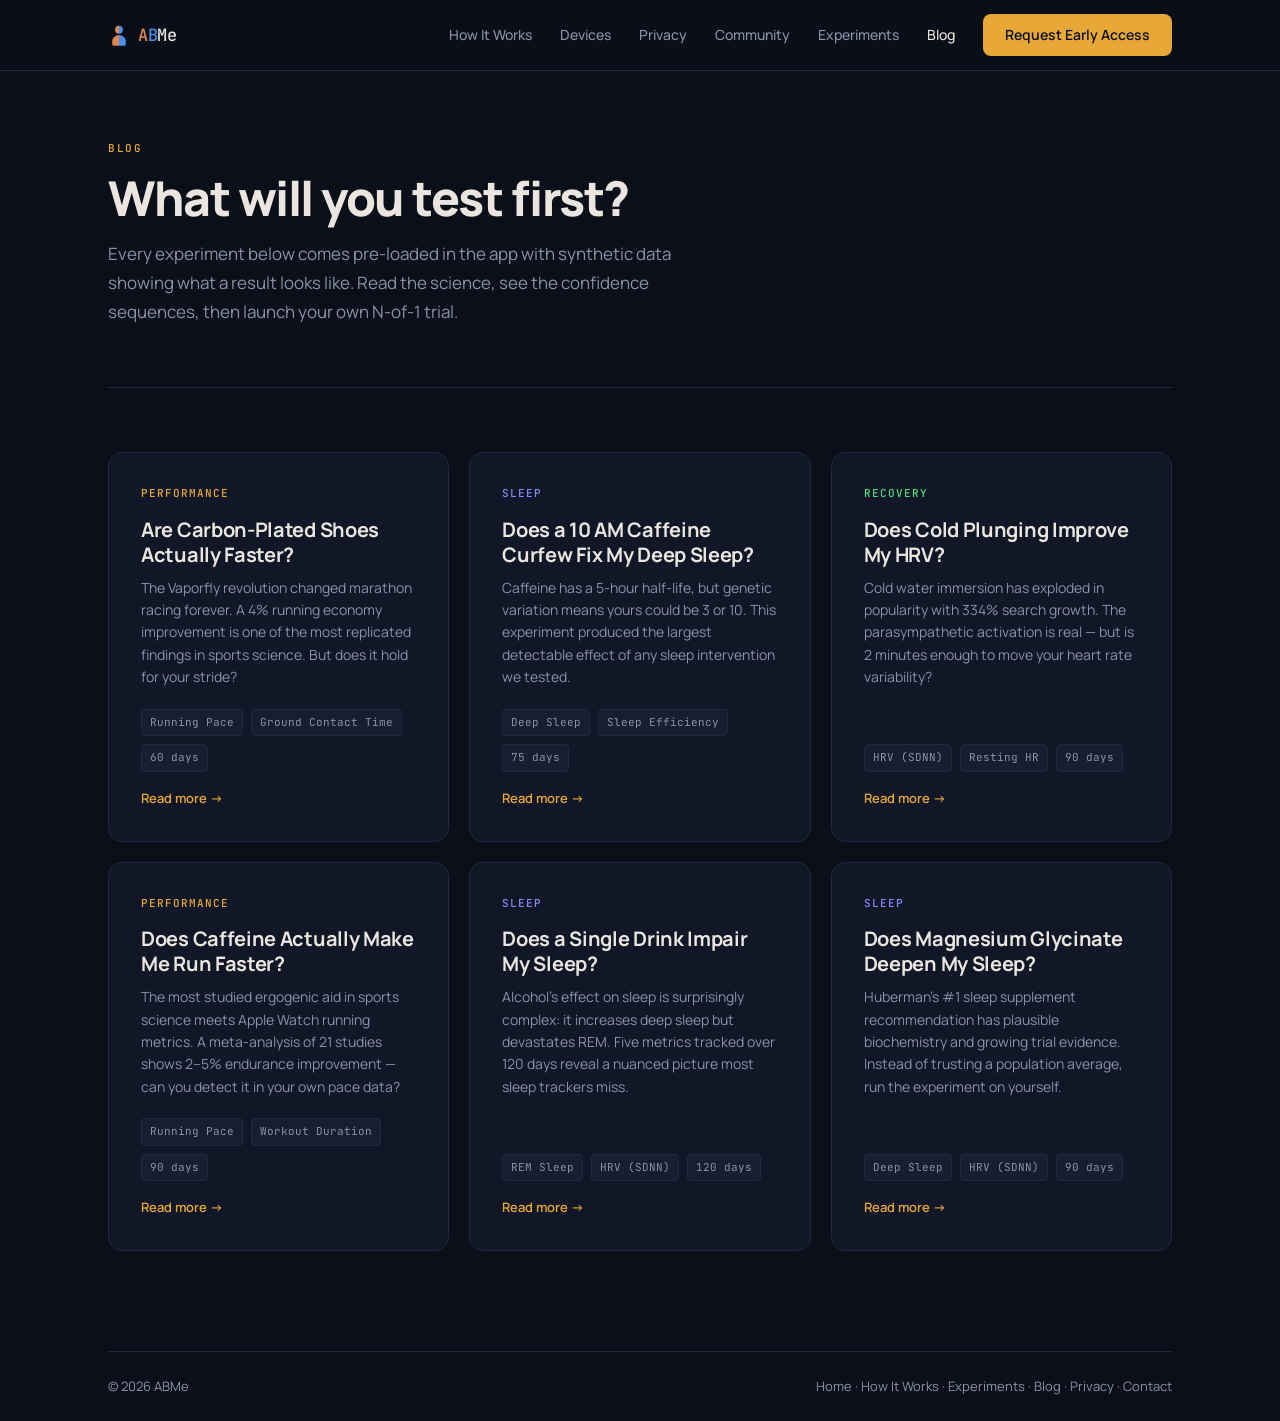
==== blog/index.html @ 70138e01 "Use support@getabme.com as the contact address Michael's correction: the mailbox is support@, not fe" ====
<!DOCTYPE html>
<html lang="en">
<head>
<meta charset="UTF-8">
<meta name="viewport" content="width=device-width, initial-scale=1.0">
<title>ABMe Blog — Experiment Ideas</title>
<meta name="description" content="Evidence-based experiment ideas: what the research says about magnesium, caffeine, cold plunges, alcohol and racing shoes, and how to test each one on yourself.">
<link rel="canonical" href="https://getabme.com/blog/">
<meta property="og:type" content="website">
<meta property="og:site_name" content="ABMe">
<meta property="og:title" content="ABMe Blog — Experiment Ideas">
<meta property="og:description" content="Evidence-based experiment ideas: what the research says about magnesium, caffeine, cold plunges, alcohol and racing shoes, and how to test each one on yourself.">
<meta property="og:url" content="https://getabme.com/blog/">
<meta property="og:image" content="https://getabme.com/og-image.png">
<meta property="og:image:width" content="1200">
<meta property="og:image:height" content="630">
<meta name="twitter:card" content="summary_large_image">
<meta name="twitter:title" content="ABMe Blog — Experiment Ideas">
<meta name="twitter:description" content="Evidence-based experiment ideas: what the research says about magnesium, caffeine, cold plunges, alcohol and racing shoes, and how to test each one on yourself.">
<meta name="twitter:image" content="https://getabme.com/og-image.png">
<link rel="icon" type="image/svg+xml" href="../logo.svg">
<link rel="preconnect" href="https://fonts.googleapis.com">
<link rel="preconnect" href="https://fonts.gstatic.com" crossorigin>
<link href="https://fonts.googleapis.com/css2?family=Manrope:wght@300;400;500;600;700;800&family=JetBrains+Mono:wght@400;500&display=swap" rel="stylesheet">
<link rel="stylesheet" href="../assets/site.css">
<style>
  .page-hero {
    padding: 140px 0 60px;
    border-bottom: 1px solid var(--border);
  }

  .page-hero .overline {
    font-family: var(--mono);
    font-size: 11px;
    text-transform: uppercase;
    letter-spacing: 1.5px;
    color: var(--accent);
    margin-bottom: 14px;
    font-weight: 500;
  }

  .page-hero h1 {
    font-size: clamp(32px, 4vw, 48px);
    font-weight: 800;
    letter-spacing: -1.5px;
    line-height: 1.1;
    margin-bottom: 16px;
  }

  .page-hero p {
    font-size: 17px;
    color: var(--text-muted);
    max-width: 600px;
    line-height: 1.7;
  }

  .cards-section { padding: 64px 0 100px; }

  .cards-grid {
    display: grid;
    grid-template-columns: repeat(auto-fill, minmax(340px, 1fr));
    gap: 20px;
  }

  .experiment-card {
    background: var(--surface);
    border: 1px solid var(--border);
    border-radius: 14px;
    padding: 32px;
    text-decoration: none;
    color: var(--text);
    transition: all 0.2s;
    display: flex;
    flex-direction: column;
  }

  .experiment-card:hover {
    border-color: var(--accent-mid);
    transform: translateY(-2px);
    box-shadow: 0 8px 30px rgba(0,0,0,0.2);
  }

  .card-category {
    font-family: var(--mono);
    font-size: 11px;
    text-transform: uppercase;
    letter-spacing: 1px;
    font-weight: 500;
    margin-bottom: 14px;
  }

  .cat-sleep { color: var(--sleep); }
  .cat-recovery { color: var(--recovery); }
  .cat-performance { color: var(--accent); }
  .cat-nutrition { color: var(--control); }

  .experiment-card h2 {
    font-size: 20px;
    font-weight: 700;
    letter-spacing: -0.3px;
    margin-bottom: 10px;
    line-height: 1.25;
  }

  .experiment-card .hypothesis {
    font-size: 14px;
    color: var(--text-muted);
    line-height: 1.6;
    margin-bottom: 20px;
    flex: 1;
  }

  .card-meta {
    display: flex;
    flex-wrap: wrap;
    gap: 8px;
    margin-top: auto;
  }

  .meta-tag {
    font-family: var(--mono);
    font-size: 11px;
    background: var(--surface-2);
    border: 1px solid var(--border);
    padding: 4px 8px;
    border-radius: 4px;
    color: var(--text-muted);
  }

  .read-more {
    display: inline-flex;
    align-items: center;
    gap: 6px;
    font-size: 13px;
    font-weight: 600;
    color: var(--accent);
    margin-top: 16px;
  }

  @media (max-width: 768px) {
    .cards-grid { grid-template-columns: 1fr; }
    .page-hero { padding: 110px 0 40px; }
    .cards-section { padding: 40px 0 64px; }
  }
</style>
</head>
<body>

<nav>
  <div class="nav-inner">
    <a class="logo" href="../index.html"><svg width="22" height="24" viewBox="0 0 200 220" xmlns="http://www.w3.org/2000/svg" aria-hidden="true"><defs><clipPath id="nl"><rect x="0" y="0" width="100" height="220"/></clipPath><clipPath id="nr"><rect x="100" y="0" width="100" height="220"/></clipPath></defs><circle cx="100" cy="62" r="36" clip-path="url(#nl)" fill="rgb(224,135,79)"/><circle cx="100" cy="62" r="36" clip-path="url(#nr)" fill="rgb(74,143,232)"/><path d="M100,110 C65,110 38,138 38,168 L38,195 C38,203 44,209 52,209 L100,209 Z" clip-path="url(#nl)" fill="rgb(224,135,79)"/><path d="M100,110 C135,110 162,138 162,168 L162,195 C162,203 156,209 148,209 L100,209 Z" clip-path="url(#nr)" fill="rgb(74,143,232)"/></svg><span><span class="a">A</span><span class="b">B</span>Me</span></a>
    <div class="nav-links" id="nav-menu">
      <a href="../how-it-works/index.html">How It Works</a>
      <a href="../index.html#hardware" class="nav-anchor">Devices</a>
      <a href="../index.html#privacy" class="nav-anchor">Privacy</a>
      <a href="../index.html#community" class="nav-anchor">Community</a>
      <a href="../experiments/index.html">Experiments</a>
      <a href="../blog/index.html" class="active">Blog</a>
    </div>
    <div class="nav-right">
      <a href="https://docs.google.com/forms/d/e/1FAIpQLSeUIUJBtQCGMjL7C8JgCRhozEFw1dMqrdEfdmFISsPyiO5ZXQ/viewform?usp=dialog" target="_blank" rel="noopener" class="btn-primary">Request Early Access</a>
      <button class="nav-toggle" type="button" aria-expanded="false" aria-controls="nav-menu" aria-label="Open menu"><span></span><span></span><span></span></button>
    </div>
  </div>
</nav>

<div class="container">
  <div class="page-hero">
    <div class="overline">Blog</div>
    <h1>What will you test first?</h1>
    <p>Every experiment below comes pre-loaded in the app with synthetic data showing what a result looks like. Read the science, see the confidence sequences, then launch your own N-of-1 trial.</p>
  </div>

  <div class="cards-section">
    <div class="cards-grid">

      <a href="racing-shoes.html" class="experiment-card">
        <div class="card-category cat-performance">Performance</div>
        <h2>Are Carbon-Plated Shoes Actually Faster?</h2>
        <p class="hypothesis">The Vaporfly revolution changed marathon racing forever. A 4% running economy improvement is one of the most replicated findings in sports science. But does it hold for your stride?</p>
        <div class="card-meta">
          <span class="meta-tag">Running Pace</span>
          <span class="meta-tag">Ground Contact Time</span>
          <span class="meta-tag">60 days</span>
        </div>
        <span class="read-more">Read more &rarr;</span>
      </a>

      <a href="caffeine-curfew-sleep.html" class="experiment-card">
        <div class="card-category cat-sleep">Sleep</div>
        <h2>Does a 10 AM Caffeine Curfew Fix My Deep Sleep?</h2>
        <p class="hypothesis">Caffeine has a 5-hour half-life, but genetic variation means yours could be 3 or 10. This experiment produced the largest detectable effect of any sleep intervention we tested.</p>
        <div class="card-meta">
          <span class="meta-tag">Deep Sleep</span>
          <span class="meta-tag">Sleep Efficiency</span>
          <span class="meta-tag">75 days</span>
        </div>
        <span class="read-more">Read more &rarr;</span>
      </a>

      <a href="cold-plunge-recovery.html" class="experiment-card">
        <div class="card-category cat-recovery">Recovery</div>
        <h2>Does Cold Plunging Improve My HRV?</h2>
        <p class="hypothesis">Cold water immersion has exploded in popularity with 334% search growth. The parasympathetic activation is real &mdash; but is 2 minutes enough to move your heart rate variability?</p>
        <div class="card-meta">
          <span class="meta-tag">HRV (SDNN)</span>
          <span class="meta-tag">Resting HR</span>
          <span class="meta-tag">90 days</span>
        </div>
        <span class="read-more">Read more &rarr;</span>
      </a>

      <a href="pre-workout-running.html" class="experiment-card">
        <div class="card-category cat-performance">Performance</div>
        <h2>Does Caffeine Actually Make Me Run Faster?</h2>
        <p class="hypothesis">The most studied ergogenic aid in sports science meets Apple Watch running metrics. A meta-analysis of 21 studies shows 2&ndash;5% endurance improvement &mdash; can you detect it in your own pace data?</p>
        <div class="card-meta">
          <span class="meta-tag">Running Pace</span>
          <span class="meta-tag">Workout Duration</span>
          <span class="meta-tag">90 days</span>
        </div>
        <span class="read-more">Read more &rarr;</span>
      </a>

      <a href="alcohol-sleep.html" class="experiment-card">
        <div class="card-category cat-sleep">Sleep</div>
        <h2>Does a Single Drink Impair My Sleep?</h2>
        <p class="hypothesis">Alcohol's effect on sleep is surprisingly complex: it increases deep sleep but devastates REM. Five metrics tracked over 120 days reveal a nuanced picture most sleep trackers miss.</p>
        <div class="card-meta">
          <span class="meta-tag">REM Sleep</span>
          <span class="meta-tag">HRV (SDNN)</span>
          <span class="meta-tag">120 days</span>
        </div>
        <span class="read-more">Read more &rarr;</span>
      </a>

      <a href="magnesium-deep-sleep.html" class="experiment-card">
        <div class="card-category cat-sleep">Sleep</div>
        <h2>Does Magnesium Glycinate Deepen My Sleep?</h2>
        <p class="hypothesis">Huberman's #1 sleep supplement recommendation has plausible biochemistry and growing trial evidence. Instead of trusting a population average, run the experiment on yourself.</p>
        <div class="card-meta">
          <span class="meta-tag">Deep Sleep</span>
          <span class="meta-tag">HRV (SDNN)</span>
          <span class="meta-tag">90 days</span>
        </div>
        <span class="read-more">Read more &rarr;</span>
      </a>

    </div>
  </div>

  <footer>
    <span>&copy; 2026 ABMe</span>
    <span><a href="../index.html">Home</a> &middot; <a href="../how-it-works/index.html">How It Works</a> &middot; <a href="../experiments/index.html">Experiments</a> &middot; <a href="../blog/index.html">Blog</a> &middot; <a href="../privacy.html">Privacy</a> &middot; <a href="mailto:support@getabme.com">Contact</a></span>
  </footer>
</div>

<script src="../assets/site.js" defer></script>
</body>
</html>
---- assets/site.css ----
/* ABMe — shared styles for every page: tokens, reset, nav, buttons, footer.
   Page-specific rules stay in each page's own <style> block. */

*, *::before, *::after { margin: 0; padding: 0; box-sizing: border-box; }

:root {
  --bg: #0b0f1a;
  --surface: #111726;
  --surface-2: #171e30;
  --border: #1f2940;
  --border-light: #2a3654;
  --text: #eae6df;
  --text-muted: #8892a8;
  --accent: #e8a838;
  --accent-hover: #d69a2e;
  --accent-dim: rgba(232, 168, 56, 0.1);
  --accent-mid: rgba(232, 168, 56, 0.25);
  --blue: #4a8fe7;
  --treatment: #4a8fe7;
  --control: #e0884e;
  --good: #4ade80;
  --bad: #f87171;
  --sleep: #818cf8;
  --running: #f87171;
  --recovery: #4ade80;
  --mono: 'JetBrains Mono', monospace;
  --sans: 'Manrope', -apple-system, sans-serif;
  --nav-height: 71px;
}

html { scroll-behavior: smooth; }

body {
  font-family: var(--sans);
  background: var(--bg);
  color: var(--text);
  line-height: 1.6;
  -webkit-font-smoothing: antialiased;
  overflow-x: hidden;
}

.container { max-width: 1120px; margin: 0 auto; padding: 0 28px; }

/* Keyboard focus: hover styles exist everywhere, so make focus visible too. */
a:focus-visible, button:focus-visible, summary:focus-visible, [tabindex]:focus-visible {
  outline: 2px solid var(--accent);
  outline-offset: 3px;
  border-radius: 4px;
}

/* ───── Nav ───── */
nav {
  position: fixed;
  top: 0;
  left: 0;
  width: 100%;
  z-index: 100;
  background: rgba(11, 15, 26, 0.88);
  -webkit-backdrop-filter: blur(20px);
  backdrop-filter: blur(20px);
  border-bottom: 1px solid var(--border);
}

.nav-inner {
  max-width: 1120px;
  margin: 0 auto;
  padding: 14px 28px;
  display: flex;
  align-items: center;
  gap: 28px;
}

.logo {
  font-family: var(--mono);
  font-weight: 500;
  font-size: 17px;
  letter-spacing: -0.5px;
  color: var(--text);
  display: flex;
  align-items: center;
  gap: 8px;
  text-decoration: none;
  flex-shrink: 0;
}

.logo svg { flex-shrink: 0; }
.logo .a { color: var(--control); }
.logo .b { color: var(--treatment); }

.nav-links { display: flex; gap: 28px; align-items: center; margin-left: auto; }

.nav-links a {
  color: var(--text-muted);
  text-decoration: none;
  font-size: 14px;
  font-weight: 500;
  transition: color 0.15s;
  white-space: nowrap;
}

.nav-links a:hover, .nav-links a.active { color: var(--text); }

.nav-right { display: flex; align-items: center; gap: 12px; flex-shrink: 0; }

.nav-toggle {
  display: none;
  width: 40px;
  height: 40px;
  border: 1px solid var(--border-light);
  border-radius: 8px;
  background: transparent;
  cursor: pointer;
  flex-direction: column;
  align-items: center;
  justify-content: center;
  gap: 5px;
}

.nav-toggle span {
  display: block;
  width: 18px;
  height: 2px;
  background: var(--text);
  border-radius: 1px;
  transition: transform 0.2s, opacity 0.2s;
}

.nav-toggle[aria-expanded="true"] span:nth-child(1) { transform: translateY(7px) rotate(45deg); }
.nav-toggle[aria-expanded="true"] span:nth-child(2) { opacity: 0; }
.nav-toggle[aria-expanded="true"] span:nth-child(3) { transform: translateY(-7px) rotate(-45deg); }

/* ───── Buttons ───── */
.btn-primary {
  display: inline-flex;
  align-items: center;
  gap: 8px;
  background: var(--accent);
  color: var(--bg);
  padding: 10px 22px;
  border-radius: 8px;
  font-family: var(--sans);
  font-size: 14px;
  font-weight: 600;
  text-decoration: none;
  transition: background 0.2s;
  border: none;
  cursor: pointer;
  white-space: nowrap;
}

.btn-primary:hover { background: var(--accent-hover); }

.btn-secondary {
  display: inline-flex;
  align-items: center;
  gap: 8px;
  color: var(--text-muted);
  padding: 10px 22px;
  border-radius: 8px;
  border: 1px solid var(--border-light);
  font-size: 14px;
  font-weight: 500;
  text-decoration: none;
  transition: color 0.15s, border-color 0.15s;
  white-space: nowrap;
}

.btn-secondary:hover { color: var(--text); border-color: var(--text-muted); }

/* ───── Footer ───── */
footer {
  border-top: 1px solid var(--border);
  padding: 24px 0;
  display: flex;
  justify-content: space-between;
  gap: 16px;
  font-size: 13px;
  color: var(--text-muted);
}

footer a { color: var(--text-muted); text-decoration: none; }
footer a:hover { color: var(--text); }

/* ───── Responsive nav ───── */
/* Eight nav items do not fit between 768px and 960px; drop the three home-page anchors first. */
@media (max-width: 960px) {
  .nav-links a.nav-anchor { display: none; }
}

@media (max-width: 768px) {
  :root { --nav-height: 69px; }
  .nav-inner { gap: 12px; }
  .nav-toggle { display: flex; }
  .nav-right { margin-left: auto; }
  .nav-right .btn-primary { padding: 9px 14px; font-size: 13px; }

  .nav-links {
    display: none;
    position: absolute;
    top: 100%;
    left: 0;
    right: 0;
    flex-direction: column;
    align-items: stretch;
    gap: 0;
    margin: 0;
    padding: 4px 28px 12px;
    background: var(--bg);
    border-bottom: 1px solid var(--border);
    box-shadow: 0 16px 40px rgba(0, 0, 0, 0.45);
  }

  .nav-links.open { display: flex; }

  .nav-links a, .nav-links a.nav-anchor {
    display: block;
    padding: 13px 0;
    font-size: 16px;
    border-bottom: 1px solid var(--border);
  }

  .nav-links a:last-child { border-bottom: none; }

  footer { flex-direction: column; gap: 8px; }
}

@media (max-width: 360px) {
  .nav-right .btn-primary { padding: 9px 10px; font-size: 12px; }
}

/* Respect the OS "reduce motion" setting: no looping ticker, no scroll-driven drawing. */
@media (prefers-reduced-motion: reduce) {
  html { scroll-behavior: auto; }
  *, *::before, *::after {
    animation-duration: 0.01ms !important;
    animation-iteration-count: 1 !important;
    transition-duration: 0.01ms !important;
  }
}
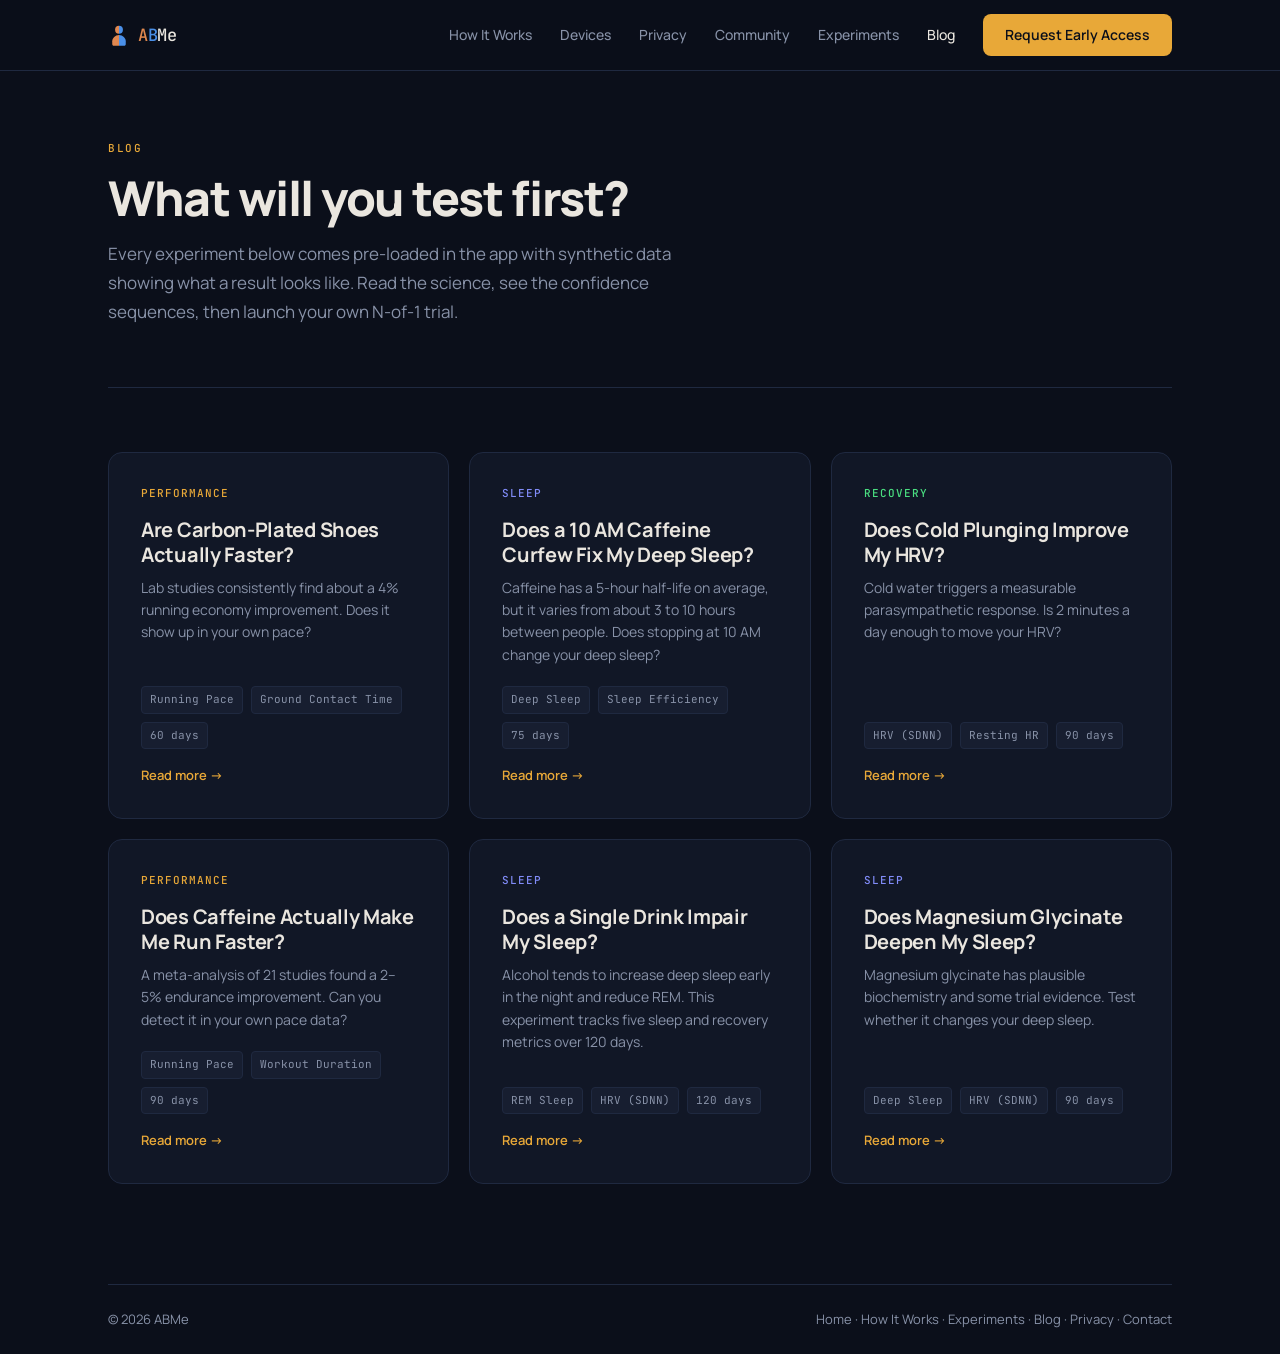
==== commit 18e42af2: "Plainer site copy and new slogan Slogan becomes "The Personal Experimentation Platform" (title, meta" ====
--- a/blog/index.html
+++ b/blog/index.html
@@ -177,7 +177,7 @@
       <a href="racing-shoes.html" class="experiment-card">
         <div class="card-category cat-performance">Performance</div>
         <h2>Are Carbon-Plated Shoes Actually Faster?</h2>
-        <p class="hypothesis">The Vaporfly revolution changed marathon racing forever. A 4% running economy improvement is one of the most replicated findings in sports science. But does it hold for your stride?</p>
+        <p class="hypothesis">Lab studies consistently find about a 4% running economy improvement. Does it show up in your own pace?</p>
         <div class="card-meta">
           <span class="meta-tag">Running Pace</span>
           <span class="meta-tag">Ground Contact Time</span>
@@ -189,7 +189,7 @@
       <a href="caffeine-curfew-sleep.html" class="experiment-card">
         <div class="card-category cat-sleep">Sleep</div>
         <h2>Does a 10 AM Caffeine Curfew Fix My Deep Sleep?</h2>
-        <p class="hypothesis">Caffeine has a 5-hour half-life, but genetic variation means yours could be 3 or 10. This experiment produced the largest detectable effect of any sleep intervention we tested.</p>
+        <p class="hypothesis">Caffeine has a 5-hour half-life on average, but it varies from about 3 to 10 hours between people. Does stopping at 10 AM change your deep sleep?</p>
         <div class="card-meta">
           <span class="meta-tag">Deep Sleep</span>
           <span class="meta-tag">Sleep Efficiency</span>
@@ -201,7 +201,7 @@
       <a href="cold-plunge-recovery.html" class="experiment-card">
         <div class="card-category cat-recovery">Recovery</div>
         <h2>Does Cold Plunging Improve My HRV?</h2>
-        <p class="hypothesis">Cold water immersion has exploded in popularity with 334% search growth. The parasympathetic activation is real &mdash; but is 2 minutes enough to move your heart rate variability?</p>
+        <p class="hypothesis">Cold water triggers a measurable parasympathetic response. Is 2 minutes a day enough to move your HRV?</p>
         <div class="card-meta">
           <span class="meta-tag">HRV (SDNN)</span>
           <span class="meta-tag">Resting HR</span>
@@ -213,7 +213,7 @@
       <a href="pre-workout-running.html" class="experiment-card">
         <div class="card-category cat-performance">Performance</div>
         <h2>Does Caffeine Actually Make Me Run Faster?</h2>
-        <p class="hypothesis">The most studied ergogenic aid in sports science meets Apple Watch running metrics. A meta-analysis of 21 studies shows 2&ndash;5% endurance improvement &mdash; can you detect it in your own pace data?</p>
+        <p class="hypothesis">A meta-analysis of 21 studies found a 2&ndash;5% endurance improvement. Can you detect it in your own pace data?</p>
         <div class="card-meta">
           <span class="meta-tag">Running Pace</span>
           <span class="meta-tag">Workout Duration</span>
@@ -225,7 +225,7 @@
       <a href="alcohol-sleep.html" class="experiment-card">
         <div class="card-category cat-sleep">Sleep</div>
         <h2>Does a Single Drink Impair My Sleep?</h2>
-        <p class="hypothesis">Alcohol's effect on sleep is surprisingly complex: it increases deep sleep but devastates REM. Five metrics tracked over 120 days reveal a nuanced picture most sleep trackers miss.</p>
+        <p class="hypothesis">Alcohol tends to increase deep sleep early in the night and reduce REM. This experiment tracks five sleep and recovery metrics over 120 days.</p>
         <div class="card-meta">
           <span class="meta-tag">REM Sleep</span>
           <span class="meta-tag">HRV (SDNN)</span>
@@ -237,7 +237,7 @@
       <a href="magnesium-deep-sleep.html" class="experiment-card">
         <div class="card-category cat-sleep">Sleep</div>
         <h2>Does Magnesium Glycinate Deepen My Sleep?</h2>
-        <p class="hypothesis">Huberman's #1 sleep supplement recommendation has plausible biochemistry and growing trial evidence. Instead of trusting a population average, run the experiment on yourself.</p>
+        <p class="hypothesis">Magnesium glycinate has plausible biochemistry and some trial evidence. Test whether it changes your deep sleep.</p>
         <div class="card-meta">
           <span class="meta-tag">Deep Sleep</span>
           <span class="meta-tag">HRV (SDNN)</span>
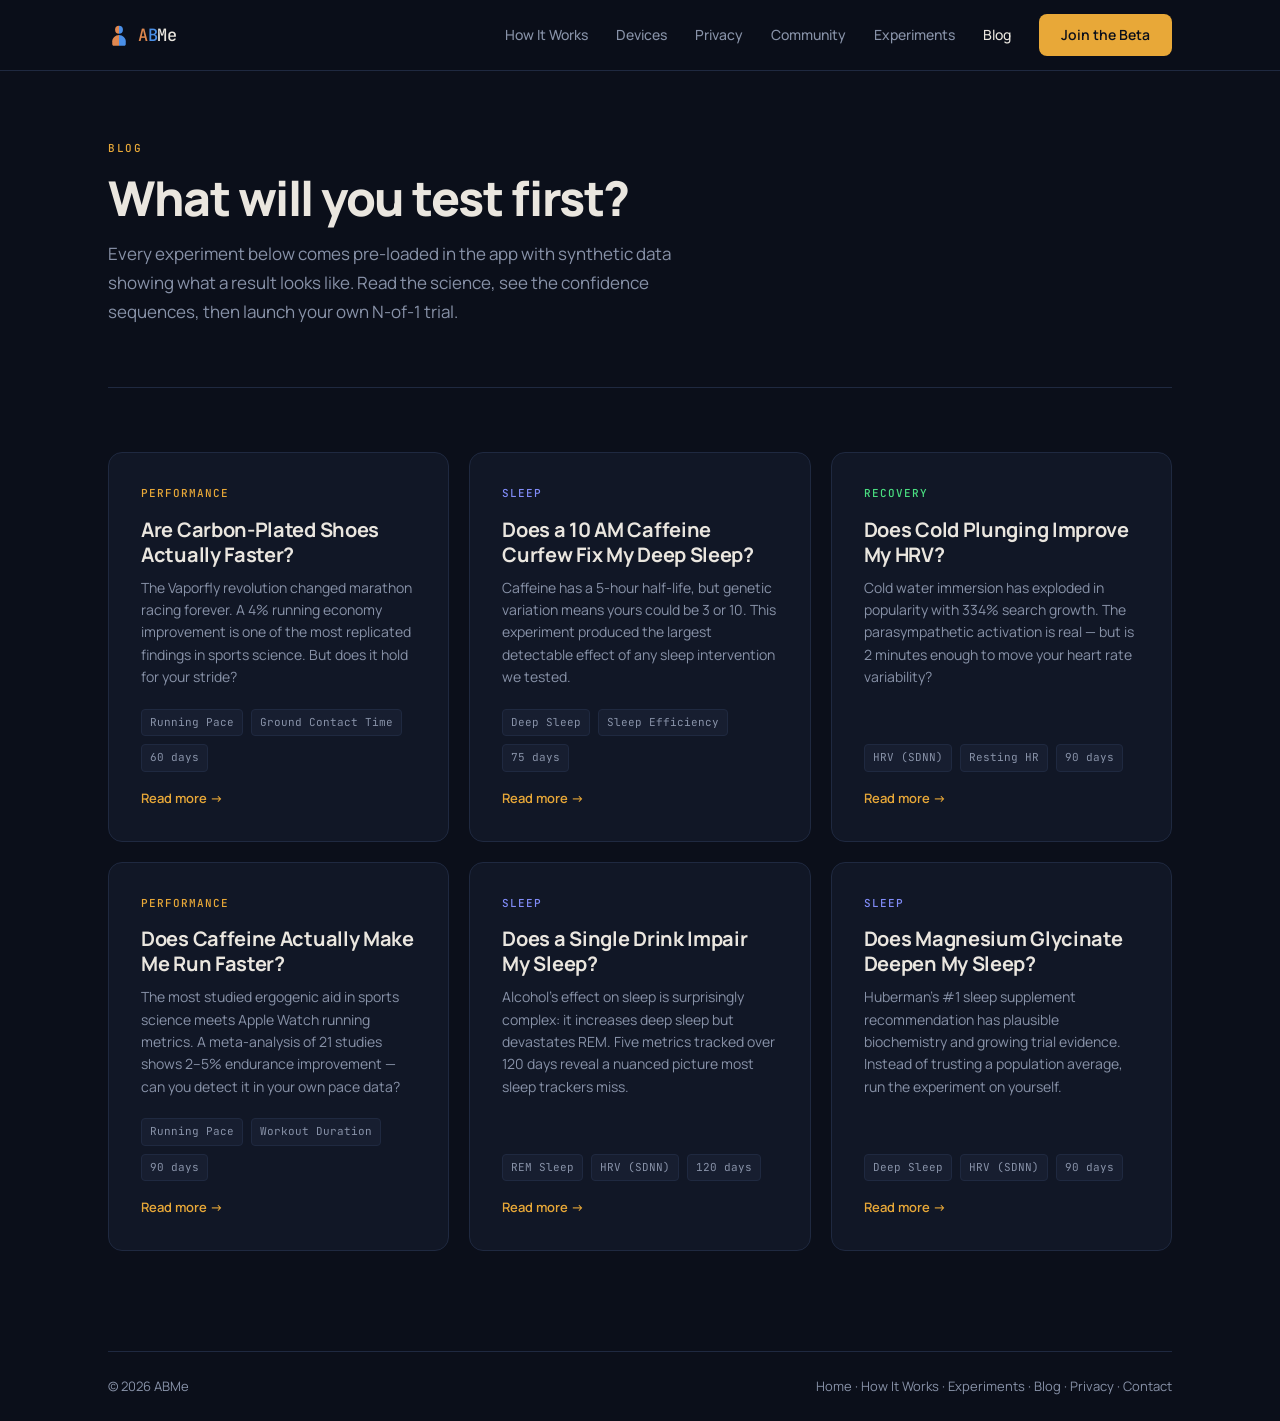
==== commit 765b4abf: "Replace the Google Form with the public TestFlight link Every "Request Early Access" button now open" ====
--- a/blog/index.html
+++ b/blog/index.html
@@ -158,7 +158,7 @@
       <a href="../blog/index.html" class="active">Blog</a>
     </div>
     <div class="nav-right">
-      <a href="https://docs.google.com/forms/d/e/1FAIpQLSeUIUJBtQCGMjL7C8JgCRhozEFw1dMqrdEfdmFISsPyiO5ZXQ/viewform?usp=dialog" target="_blank" rel="noopener" class="btn-primary">Request Early Access</a>
+      <a href="https://testflight.apple.com/join/bu77RnGP" target="_blank" rel="noopener" class="btn-primary">Join the Beta</a>
       <button class="nav-toggle" type="button" aria-expanded="false" aria-controls="nav-menu" aria-label="Open menu"><span></span><span></span><span></span></button>
     </div>
   </div>
@@ -177,7 +177,7 @@
       <a href="racing-shoes.html" class="experiment-card">
         <div class="card-category cat-performance">Performance</div>
         <h2>Are Carbon-Plated Shoes Actually Faster?</h2>
-        <p class="hypothesis">Lab studies consistently find about a 4% running economy improvement. Does it show up in your own pace?</p>
+        <p class="hypothesis">The Vaporfly revolution changed marathon racing forever. A 4% running economy improvement is one of the most replicated findings in sports science. But does it hold for your stride?</p>
         <div class="card-meta">
           <span class="meta-tag">Running Pace</span>
           <span class="meta-tag">Ground Contact Time</span>
@@ -189,7 +189,7 @@
       <a href="caffeine-curfew-sleep.html" class="experiment-card">
         <div class="card-category cat-sleep">Sleep</div>
         <h2>Does a 10 AM Caffeine Curfew Fix My Deep Sleep?</h2>
-        <p class="hypothesis">Caffeine has a 5-hour half-life on average, but it varies from about 3 to 10 hours between people. Does stopping at 10 AM change your deep sleep?</p>
+        <p class="hypothesis">Caffeine has a 5-hour half-life, but genetic variation means yours could be 3 or 10. This experiment produced the largest detectable effect of any sleep intervention we tested.</p>
         <div class="card-meta">
           <span class="meta-tag">Deep Sleep</span>
           <span class="meta-tag">Sleep Efficiency</span>
@@ -201,7 +201,7 @@
       <a href="cold-plunge-recovery.html" class="experiment-card">
         <div class="card-category cat-recovery">Recovery</div>
         <h2>Does Cold Plunging Improve My HRV?</h2>
-        <p class="hypothesis">Cold water triggers a measurable parasympathetic response. Is 2 minutes a day enough to move your HRV?</p>
+        <p class="hypothesis">Cold water immersion has exploded in popularity with 334% search growth. The parasympathetic activation is real &mdash; but is 2 minutes enough to move your heart rate variability?</p>
         <div class="card-meta">
           <span class="meta-tag">HRV (SDNN)</span>
           <span class="meta-tag">Resting HR</span>
@@ -213,7 +213,7 @@
       <a href="pre-workout-running.html" class="experiment-card">
         <div class="card-category cat-performance">Performance</div>
         <h2>Does Caffeine Actually Make Me Run Faster?</h2>
-        <p class="hypothesis">A meta-analysis of 21 studies found a 2&ndash;5% endurance improvement. Can you detect it in your own pace data?</p>
+        <p class="hypothesis">The most studied ergogenic aid in sports science meets Apple Watch running metrics. A meta-analysis of 21 studies shows 2&ndash;5% endurance improvement &mdash; can you detect it in your own pace data?</p>
         <div class="card-meta">
           <span class="meta-tag">Running Pace</span>
           <span class="meta-tag">Workout Duration</span>
@@ -225,7 +225,7 @@
       <a href="alcohol-sleep.html" class="experiment-card">
         <div class="card-category cat-sleep">Sleep</div>
         <h2>Does a Single Drink Impair My Sleep?</h2>
-        <p class="hypothesis">Alcohol tends to increase deep sleep early in the night and reduce REM. This experiment tracks five sleep and recovery metrics over 120 days.</p>
+        <p class="hypothesis">Alcohol's effect on sleep is surprisingly complex: it increases deep sleep but devastates REM. Five metrics tracked over 120 days reveal a nuanced picture most sleep trackers miss.</p>
         <div class="card-meta">
           <span class="meta-tag">REM Sleep</span>
           <span class="meta-tag">HRV (SDNN)</span>
@@ -237,7 +237,7 @@
       <a href="magnesium-deep-sleep.html" class="experiment-card">
         <div class="card-category cat-sleep">Sleep</div>
         <h2>Does Magnesium Glycinate Deepen My Sleep?</h2>
-        <p class="hypothesis">Magnesium glycinate has plausible biochemistry and some trial evidence. Test whether it changes your deep sleep.</p>
+        <p class="hypothesis">Huberman's #1 sleep supplement recommendation has plausible biochemistry and growing trial evidence. Instead of trusting a population average, run the experiment on yourself.</p>
         <div class="card-meta">
           <span class="meta-tag">Deep Sleep</span>
           <span class="meta-tag">HRV (SDNN)</span>
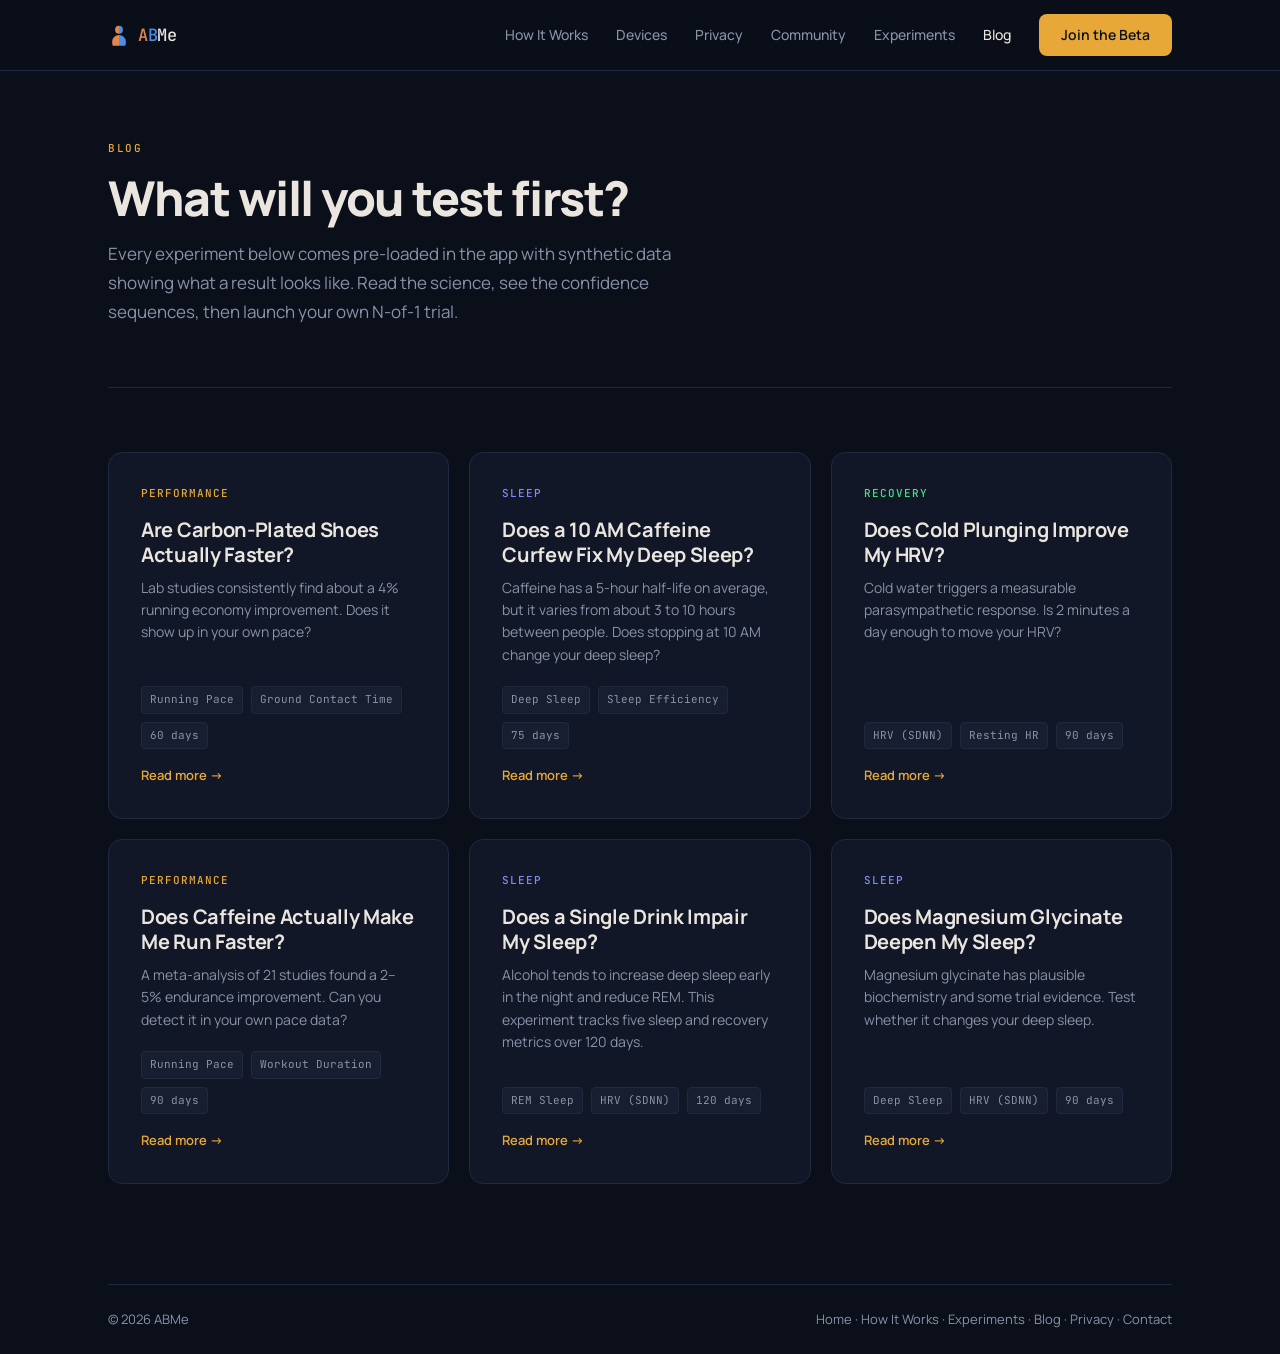
==== commit c8658fab: "Merge main (TestFlight link, PR #9) into claude/plainer-copy Co-Authored-By: Claude Fable 5.1 <norep" ====
--- a/blog/index.html
+++ b/blog/index.html
@@ -177,7 +177,7 @@
       <a href="racing-shoes.html" class="experiment-card">
         <div class="card-category cat-performance">Performance</div>
         <h2>Are Carbon-Plated Shoes Actually Faster?</h2>
-        <p class="hypothesis">The Vaporfly revolution changed marathon racing forever. A 4% running economy improvement is one of the most replicated findings in sports science. But does it hold for your stride?</p>
+        <p class="hypothesis">Lab studies consistently find about a 4% running economy improvement. Does it show up in your own pace?</p>
         <div class="card-meta">
           <span class="meta-tag">Running Pace</span>
           <span class="meta-tag">Ground Contact Time</span>
@@ -189,7 +189,7 @@
       <a href="caffeine-curfew-sleep.html" class="experiment-card">
         <div class="card-category cat-sleep">Sleep</div>
         <h2>Does a 10 AM Caffeine Curfew Fix My Deep Sleep?</h2>
-        <p class="hypothesis">Caffeine has a 5-hour half-life, but genetic variation means yours could be 3 or 10. This experiment produced the largest detectable effect of any sleep intervention we tested.</p>
+        <p class="hypothesis">Caffeine has a 5-hour half-life on average, but it varies from about 3 to 10 hours between people. Does stopping at 10 AM change your deep sleep?</p>
         <div class="card-meta">
           <span class="meta-tag">Deep Sleep</span>
           <span class="meta-tag">Sleep Efficiency</span>
@@ -201,7 +201,7 @@
       <a href="cold-plunge-recovery.html" class="experiment-card">
         <div class="card-category cat-recovery">Recovery</div>
         <h2>Does Cold Plunging Improve My HRV?</h2>
-        <p class="hypothesis">Cold water immersion has exploded in popularity with 334% search growth. The parasympathetic activation is real &mdash; but is 2 minutes enough to move your heart rate variability?</p>
+        <p class="hypothesis">Cold water triggers a measurable parasympathetic response. Is 2 minutes a day enough to move your HRV?</p>
         <div class="card-meta">
           <span class="meta-tag">HRV (SDNN)</span>
           <span class="meta-tag">Resting HR</span>
@@ -213,7 +213,7 @@
       <a href="pre-workout-running.html" class="experiment-card">
         <div class="card-category cat-performance">Performance</div>
         <h2>Does Caffeine Actually Make Me Run Faster?</h2>
-        <p class="hypothesis">The most studied ergogenic aid in sports science meets Apple Watch running metrics. A meta-analysis of 21 studies shows 2&ndash;5% endurance improvement &mdash; can you detect it in your own pace data?</p>
+        <p class="hypothesis">A meta-analysis of 21 studies found a 2&ndash;5% endurance improvement. Can you detect it in your own pace data?</p>
         <div class="card-meta">
           <span class="meta-tag">Running Pace</span>
           <span class="meta-tag">Workout Duration</span>
@@ -225,7 +225,7 @@
       <a href="alcohol-sleep.html" class="experiment-card">
         <div class="card-category cat-sleep">Sleep</div>
         <h2>Does a Single Drink Impair My Sleep?</h2>
-        <p class="hypothesis">Alcohol's effect on sleep is surprisingly complex: it increases deep sleep but devastates REM. Five metrics tracked over 120 days reveal a nuanced picture most sleep trackers miss.</p>
+        <p class="hypothesis">Alcohol tends to increase deep sleep early in the night and reduce REM. This experiment tracks five sleep and recovery metrics over 120 days.</p>
         <div class="card-meta">
           <span class="meta-tag">REM Sleep</span>
           <span class="meta-tag">HRV (SDNN)</span>
@@ -237,7 +237,7 @@
       <a href="magnesium-deep-sleep.html" class="experiment-card">
         <div class="card-category cat-sleep">Sleep</div>
         <h2>Does Magnesium Glycinate Deepen My Sleep?</h2>
-        <p class="hypothesis">Huberman's #1 sleep supplement recommendation has plausible biochemistry and growing trial evidence. Instead of trusting a population average, run the experiment on yourself.</p>
+        <p class="hypothesis">Magnesium glycinate has plausible biochemistry and some trial evidence. Test whether it changes your deep sleep.</p>
         <div class="card-meta">
           <span class="meta-tag">Deep Sleep</span>
           <span class="meta-tag">HRV (SDNN)</span>
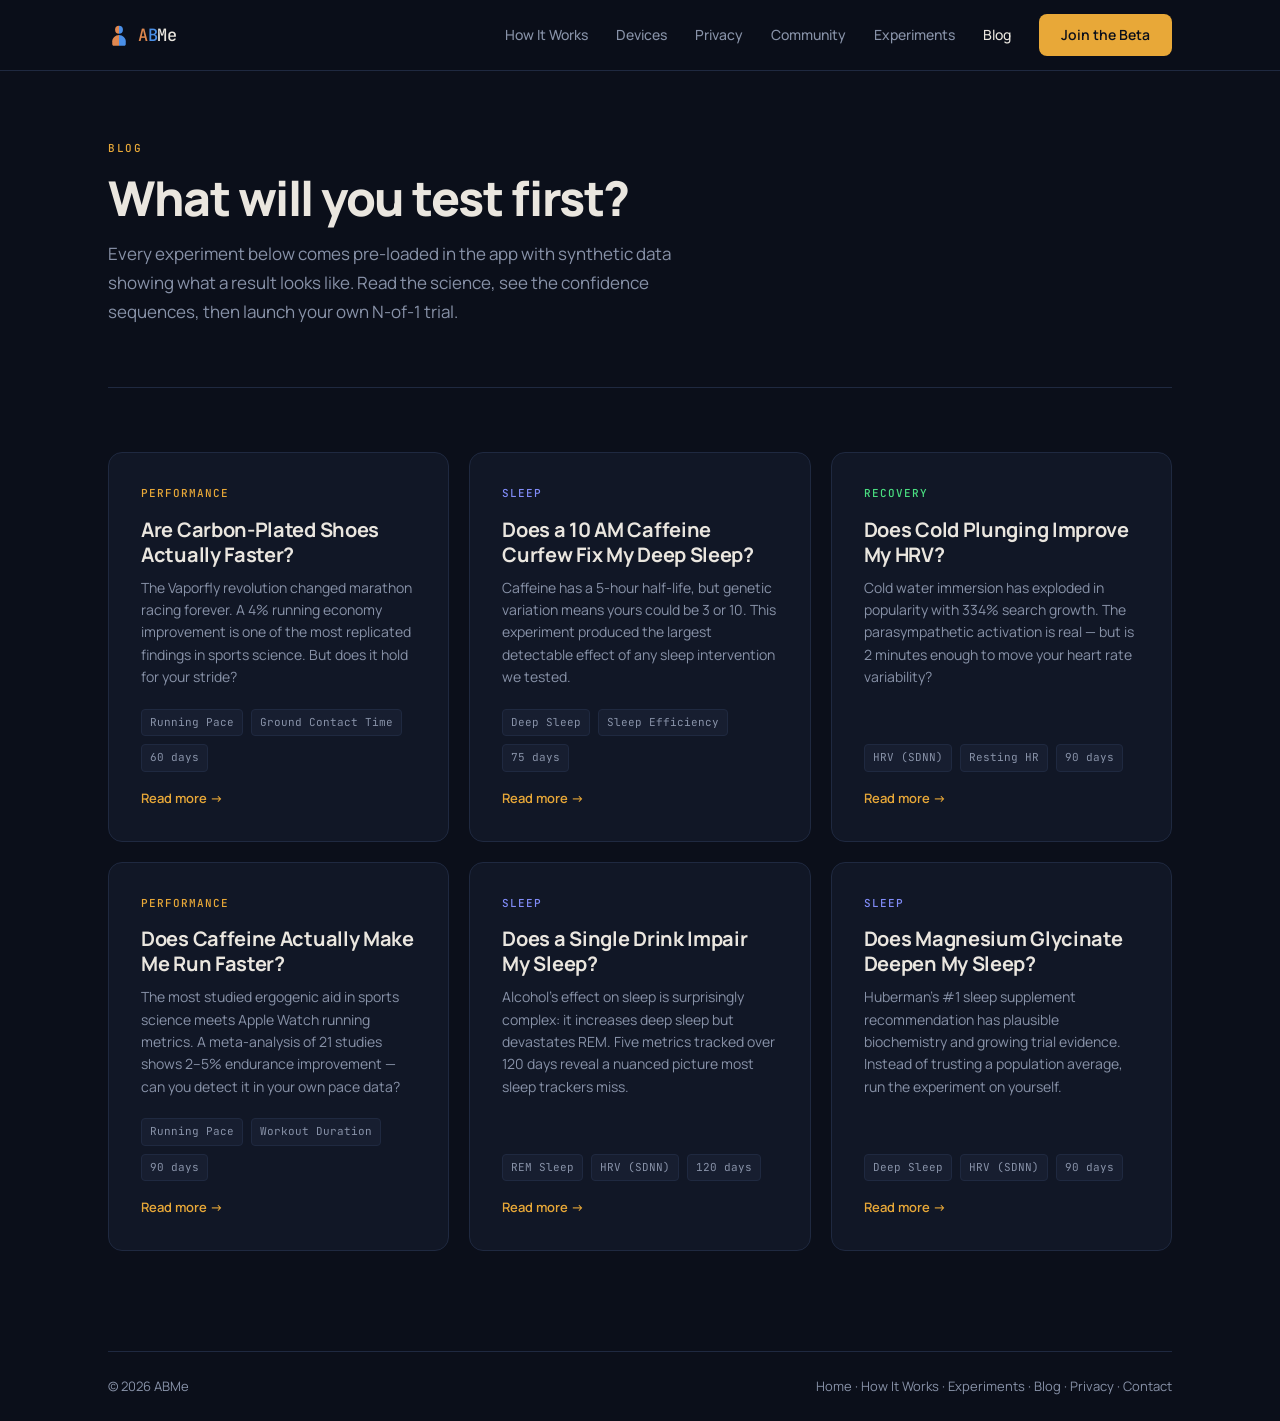
==== commit 7cc09720: "Make the site readable by search engines and LLM crawlers - Pre-render the experiment catalogue into" ====
--- a/blog/index.html
+++ b/blog/index.html
@@ -143,19 +143,22 @@
     .cards-section { padding: 40px 0 64px; }
   }
 </style>
+<script type="application/ld+json">
+{"@context": "https://schema.org", "@graph": [{"@type": "CollectionPage", "@id": "https://getabme.com/blog/#webpage", "url": "https://getabme.com/blog/", "name": "ABMe Blog — Experiment Ideas", "description": "Evidence-based experiment ideas: what the research says about magnesium, caffeine, cold plunges, alcohol and racing shoes, and how to test each one on yourself.", "isPartOf": {"@id": "https://getabme.com/#website"}, "publisher": {"@id": "https://getabme.com/#organization"}, "inLanguage": "en"}, {"@type": "BreadcrumbList", "itemListElement": [{"@type": "ListItem", "position": 1, "name": "Home", "item": "https://getabme.com/"}, {"@type": "ListItem", "position": 2, "name": "Blog", "item": "https://getabme.com/blog/"}]}]}
+</script>
 </head>
 <body>
 
 <nav>
   <div class="nav-inner">
-    <a class="logo" href="../index.html"><svg width="22" height="24" viewBox="0 0 200 220" xmlns="http://www.w3.org/2000/svg" aria-hidden="true"><defs><clipPath id="nl"><rect x="0" y="0" width="100" height="220"/></clipPath><clipPath id="nr"><rect x="100" y="0" width="100" height="220"/></clipPath></defs><circle cx="100" cy="62" r="36" clip-path="url(#nl)" fill="rgb(224,135,79)"/><circle cx="100" cy="62" r="36" clip-path="url(#nr)" fill="rgb(74,143,232)"/><path d="M100,110 C65,110 38,138 38,168 L38,195 C38,203 44,209 52,209 L100,209 Z" clip-path="url(#nl)" fill="rgb(224,135,79)"/><path d="M100,110 C135,110 162,138 162,168 L162,195 C162,203 156,209 148,209 L100,209 Z" clip-path="url(#nr)" fill="rgb(74,143,232)"/></svg><span><span class="a">A</span><span class="b">B</span>Me</span></a>
+    <a class="logo" href="/"><svg width="22" height="24" viewBox="0 0 200 220" xmlns="http://www.w3.org/2000/svg" aria-hidden="true"><defs><clipPath id="nl"><rect x="0" y="0" width="100" height="220"/></clipPath><clipPath id="nr"><rect x="100" y="0" width="100" height="220"/></clipPath></defs><circle cx="100" cy="62" r="36" clip-path="url(#nl)" fill="rgb(224,135,79)"/><circle cx="100" cy="62" r="36" clip-path="url(#nr)" fill="rgb(74,143,232)"/><path d="M100,110 C65,110 38,138 38,168 L38,195 C38,203 44,209 52,209 L100,209 Z" clip-path="url(#nl)" fill="rgb(224,135,79)"/><path d="M100,110 C135,110 162,138 162,168 L162,195 C162,203 156,209 148,209 L100,209 Z" clip-path="url(#nr)" fill="rgb(74,143,232)"/></svg><span><span class="a">A</span><span class="b">B</span>Me</span></a>
     <div class="nav-links" id="nav-menu">
-      <a href="../how-it-works/index.html">How It Works</a>
-      <a href="../index.html#hardware" class="nav-anchor">Devices</a>
-      <a href="../index.html#privacy" class="nav-anchor">Privacy</a>
-      <a href="../index.html#community" class="nav-anchor">Community</a>
-      <a href="../experiments/index.html">Experiments</a>
-      <a href="../blog/index.html" class="active">Blog</a>
+      <a href="/how-it-works/">How It Works</a>
+      <a href="/#hardware" class="nav-anchor">Devices</a>
+      <a href="/#privacy" class="nav-anchor">Privacy</a>
+      <a href="/#community" class="nav-anchor">Community</a>
+      <a href="/experiments/">Experiments</a>
+      <a href="/blog/" class="active">Blog</a>
     </div>
     <div class="nav-right">
       <a href="https://testflight.apple.com/join/bu77RnGP" target="_blank" rel="noopener" class="btn-primary">Join the Beta</a>
@@ -174,10 +177,10 @@
   <div class="cards-section">
     <div class="cards-grid">
 
-      <a href="racing-shoes.html" class="experiment-card">
+      <a href="/blog/racing-shoes.html" class="experiment-card">
         <div class="card-category cat-performance">Performance</div>
         <h2>Are Carbon-Plated Shoes Actually Faster?</h2>
-        <p class="hypothesis">Lab studies consistently find about a 4% running economy improvement. Does it show up in your own pace?</p>
+        <p class="hypothesis">The Vaporfly revolution changed marathon racing forever. A 4% running economy improvement is one of the most replicated findings in sports science. But does it hold for your stride?</p>
         <div class="card-meta">
           <span class="meta-tag">Running Pace</span>
           <span class="meta-tag">Ground Contact Time</span>
@@ -186,10 +189,10 @@
         <span class="read-more">Read more &rarr;</span>
       </a>
 
-      <a href="caffeine-curfew-sleep.html" class="experiment-card">
+      <a href="/blog/caffeine-curfew-sleep.html" class="experiment-card">
         <div class="card-category cat-sleep">Sleep</div>
         <h2>Does a 10 AM Caffeine Curfew Fix My Deep Sleep?</h2>
-        <p class="hypothesis">Caffeine has a 5-hour half-life on average, but it varies from about 3 to 10 hours between people. Does stopping at 10 AM change your deep sleep?</p>
+        <p class="hypothesis">Caffeine has a 5-hour half-life, but genetic variation means yours could be 3 or 10. This experiment produced the largest detectable effect of any sleep intervention we tested.</p>
         <div class="card-meta">
           <span class="meta-tag">Deep Sleep</span>
           <span class="meta-tag">Sleep Efficiency</span>
@@ -198,10 +201,10 @@
         <span class="read-more">Read more &rarr;</span>
       </a>
 
-      <a href="cold-plunge-recovery.html" class="experiment-card">
+      <a href="/blog/cold-plunge-recovery.html" class="experiment-card">
         <div class="card-category cat-recovery">Recovery</div>
         <h2>Does Cold Plunging Improve My HRV?</h2>
-        <p class="hypothesis">Cold water triggers a measurable parasympathetic response. Is 2 minutes a day enough to move your HRV?</p>
+        <p class="hypothesis">Cold water immersion has exploded in popularity with 334% search growth. The parasympathetic activation is real &mdash; but is 2 minutes enough to move your heart rate variability?</p>
         <div class="card-meta">
           <span class="meta-tag">HRV (SDNN)</span>
           <span class="meta-tag">Resting HR</span>
@@ -210,10 +213,10 @@
         <span class="read-more">Read more &rarr;</span>
       </a>
 
-      <a href="pre-workout-running.html" class="experiment-card">
+      <a href="/blog/pre-workout-running.html" class="experiment-card">
         <div class="card-category cat-performance">Performance</div>
         <h2>Does Caffeine Actually Make Me Run Faster?</h2>
-        <p class="hypothesis">A meta-analysis of 21 studies found a 2&ndash;5% endurance improvement. Can you detect it in your own pace data?</p>
+        <p class="hypothesis">The most studied ergogenic aid in sports science meets Apple Watch running metrics. A meta-analysis of 21 studies shows 2&ndash;5% endurance improvement &mdash; can you detect it in your own pace data?</p>
         <div class="card-meta">
           <span class="meta-tag">Running Pace</span>
           <span class="meta-tag">Workout Duration</span>
@@ -222,10 +225,10 @@
         <span class="read-more">Read more &rarr;</span>
       </a>
 
-      <a href="alcohol-sleep.html" class="experiment-card">
+      <a href="/blog/alcohol-sleep.html" class="experiment-card">
         <div class="card-category cat-sleep">Sleep</div>
         <h2>Does a Single Drink Impair My Sleep?</h2>
-        <p class="hypothesis">Alcohol tends to increase deep sleep early in the night and reduce REM. This experiment tracks five sleep and recovery metrics over 120 days.</p>
+        <p class="hypothesis">Alcohol's effect on sleep is surprisingly complex: it increases deep sleep but devastates REM. Five metrics tracked over 120 days reveal a nuanced picture most sleep trackers miss.</p>
         <div class="card-meta">
           <span class="meta-tag">REM Sleep</span>
           <span class="meta-tag">HRV (SDNN)</span>
@@ -234,10 +237,10 @@
         <span class="read-more">Read more &rarr;</span>
       </a>
 
-      <a href="magnesium-deep-sleep.html" class="experiment-card">
+      <a href="/blog/magnesium-deep-sleep.html" class="experiment-card">
         <div class="card-category cat-sleep">Sleep</div>
         <h2>Does Magnesium Glycinate Deepen My Sleep?</h2>
-        <p class="hypothesis">Magnesium glycinate has plausible biochemistry and some trial evidence. Test whether it changes your deep sleep.</p>
+        <p class="hypothesis">Huberman's #1 sleep supplement recommendation has plausible biochemistry and growing trial evidence. Instead of trusting a population average, run the experiment on yourself.</p>
         <div class="card-meta">
           <span class="meta-tag">Deep Sleep</span>
           <span class="meta-tag">HRV (SDNN)</span>
@@ -251,7 +254,7 @@
 
   <footer>
     <span>&copy; 2026 ABMe</span>
-    <span><a href="../index.html">Home</a> &middot; <a href="../how-it-works/index.html">How It Works</a> &middot; <a href="../experiments/index.html">Experiments</a> &middot; <a href="../blog/index.html">Blog</a> &middot; <a href="../privacy.html">Privacy</a> &middot; <a href="mailto:support@getabme.com">Contact</a></span>
+    <span><a href="/">Home</a> &middot; <a href="/how-it-works/">How It Works</a> &middot; <a href="/experiments/">Experiments</a> &middot; <a href="/blog/">Blog</a> &middot; <a href="/privacy.html">Privacy</a> &middot; <a href="mailto:support@getabme.com">Contact</a></span>
   </footer>
 </div>
 
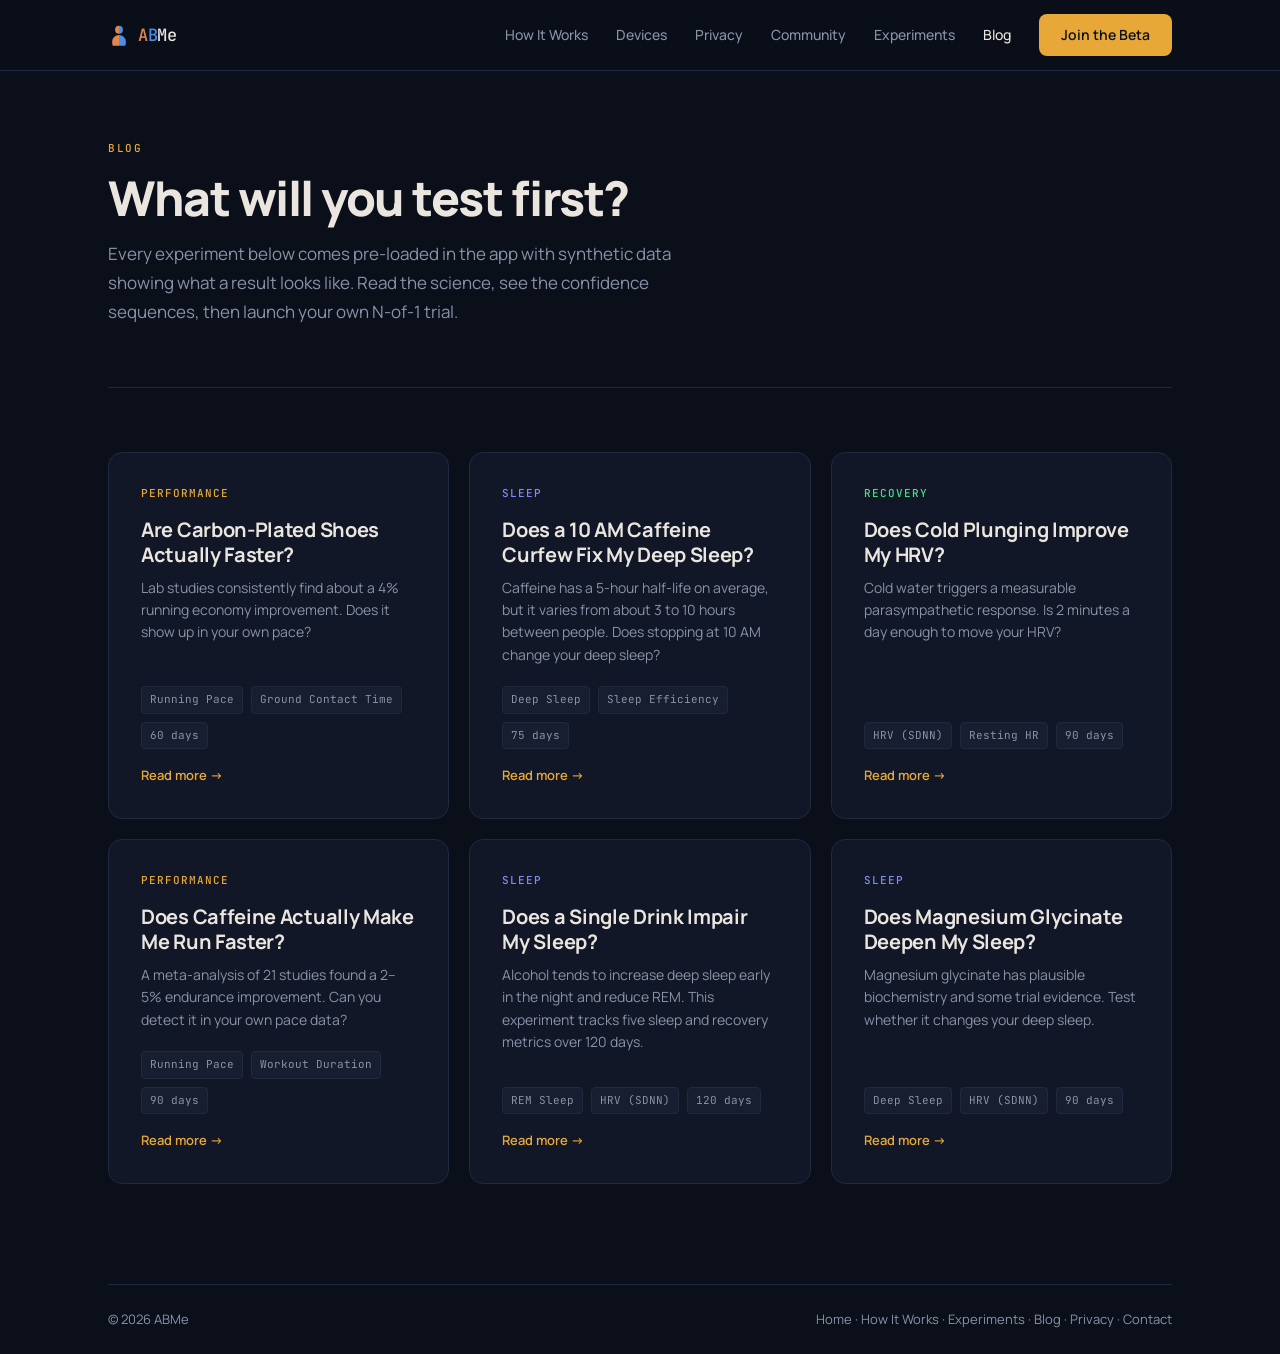
==== commit 0d1d25ba: "Merge c8658fabd159bbfe9e266bc17d3e797d0960397b into 7cd2a0049fe6dda966cf501ba0366b96c6ab2e8b" ====
--- a/blog/index.html
+++ b/blog/index.html
@@ -180,7 +180,7 @@
       <a href="/blog/racing-shoes.html" class="experiment-card">
         <div class="card-category cat-performance">Performance</div>
         <h2>Are Carbon-Plated Shoes Actually Faster?</h2>
-        <p class="hypothesis">The Vaporfly revolution changed marathon racing forever. A 4% running economy improvement is one of the most replicated findings in sports science. But does it hold for your stride?</p>
+        <p class="hypothesis">Lab studies consistently find about a 4% running economy improvement. Does it show up in your own pace?</p>
         <div class="card-meta">
           <span class="meta-tag">Running Pace</span>
           <span class="meta-tag">Ground Contact Time</span>
@@ -192,7 +192,7 @@
       <a href="/blog/caffeine-curfew-sleep.html" class="experiment-card">
         <div class="card-category cat-sleep">Sleep</div>
         <h2>Does a 10 AM Caffeine Curfew Fix My Deep Sleep?</h2>
-        <p class="hypothesis">Caffeine has a 5-hour half-life, but genetic variation means yours could be 3 or 10. This experiment produced the largest detectable effect of any sleep intervention we tested.</p>
+        <p class="hypothesis">Caffeine has a 5-hour half-life on average, but it varies from about 3 to 10 hours between people. Does stopping at 10 AM change your deep sleep?</p>
         <div class="card-meta">
           <span class="meta-tag">Deep Sleep</span>
           <span class="meta-tag">Sleep Efficiency</span>
@@ -204,7 +204,7 @@
       <a href="/blog/cold-plunge-recovery.html" class="experiment-card">
         <div class="card-category cat-recovery">Recovery</div>
         <h2>Does Cold Plunging Improve My HRV?</h2>
-        <p class="hypothesis">Cold water immersion has exploded in popularity with 334% search growth. The parasympathetic activation is real &mdash; but is 2 minutes enough to move your heart rate variability?</p>
+        <p class="hypothesis">Cold water triggers a measurable parasympathetic response. Is 2 minutes a day enough to move your HRV?</p>
         <div class="card-meta">
           <span class="meta-tag">HRV (SDNN)</span>
           <span class="meta-tag">Resting HR</span>
@@ -216,7 +216,7 @@
       <a href="/blog/pre-workout-running.html" class="experiment-card">
         <div class="card-category cat-performance">Performance</div>
         <h2>Does Caffeine Actually Make Me Run Faster?</h2>
-        <p class="hypothesis">The most studied ergogenic aid in sports science meets Apple Watch running metrics. A meta-analysis of 21 studies shows 2&ndash;5% endurance improvement &mdash; can you detect it in your own pace data?</p>
+        <p class="hypothesis">A meta-analysis of 21 studies found a 2&ndash;5% endurance improvement. Can you detect it in your own pace data?</p>
         <div class="card-meta">
           <span class="meta-tag">Running Pace</span>
           <span class="meta-tag">Workout Duration</span>
@@ -228,7 +228,7 @@
       <a href="/blog/alcohol-sleep.html" class="experiment-card">
         <div class="card-category cat-sleep">Sleep</div>
         <h2>Does a Single Drink Impair My Sleep?</h2>
-        <p class="hypothesis">Alcohol's effect on sleep is surprisingly complex: it increases deep sleep but devastates REM. Five metrics tracked over 120 days reveal a nuanced picture most sleep trackers miss.</p>
+        <p class="hypothesis">Alcohol tends to increase deep sleep early in the night and reduce REM. This experiment tracks five sleep and recovery metrics over 120 days.</p>
         <div class="card-meta">
           <span class="meta-tag">REM Sleep</span>
           <span class="meta-tag">HRV (SDNN)</span>
@@ -240,7 +240,7 @@
       <a href="/blog/magnesium-deep-sleep.html" class="experiment-card">
         <div class="card-category cat-sleep">Sleep</div>
         <h2>Does Magnesium Glycinate Deepen My Sleep?</h2>
-        <p class="hypothesis">Huberman's #1 sleep supplement recommendation has plausible biochemistry and growing trial evidence. Instead of trusting a population average, run the experiment on yourself.</p>
+        <p class="hypothesis">Magnesium glycinate has plausible biochemistry and some trial evidence. Test whether it changes your deep sleep.</p>
         <div class="card-meta">
           <span class="meta-tag">Deep Sleep</span>
           <span class="meta-tag">HRV (SDNN)</span>
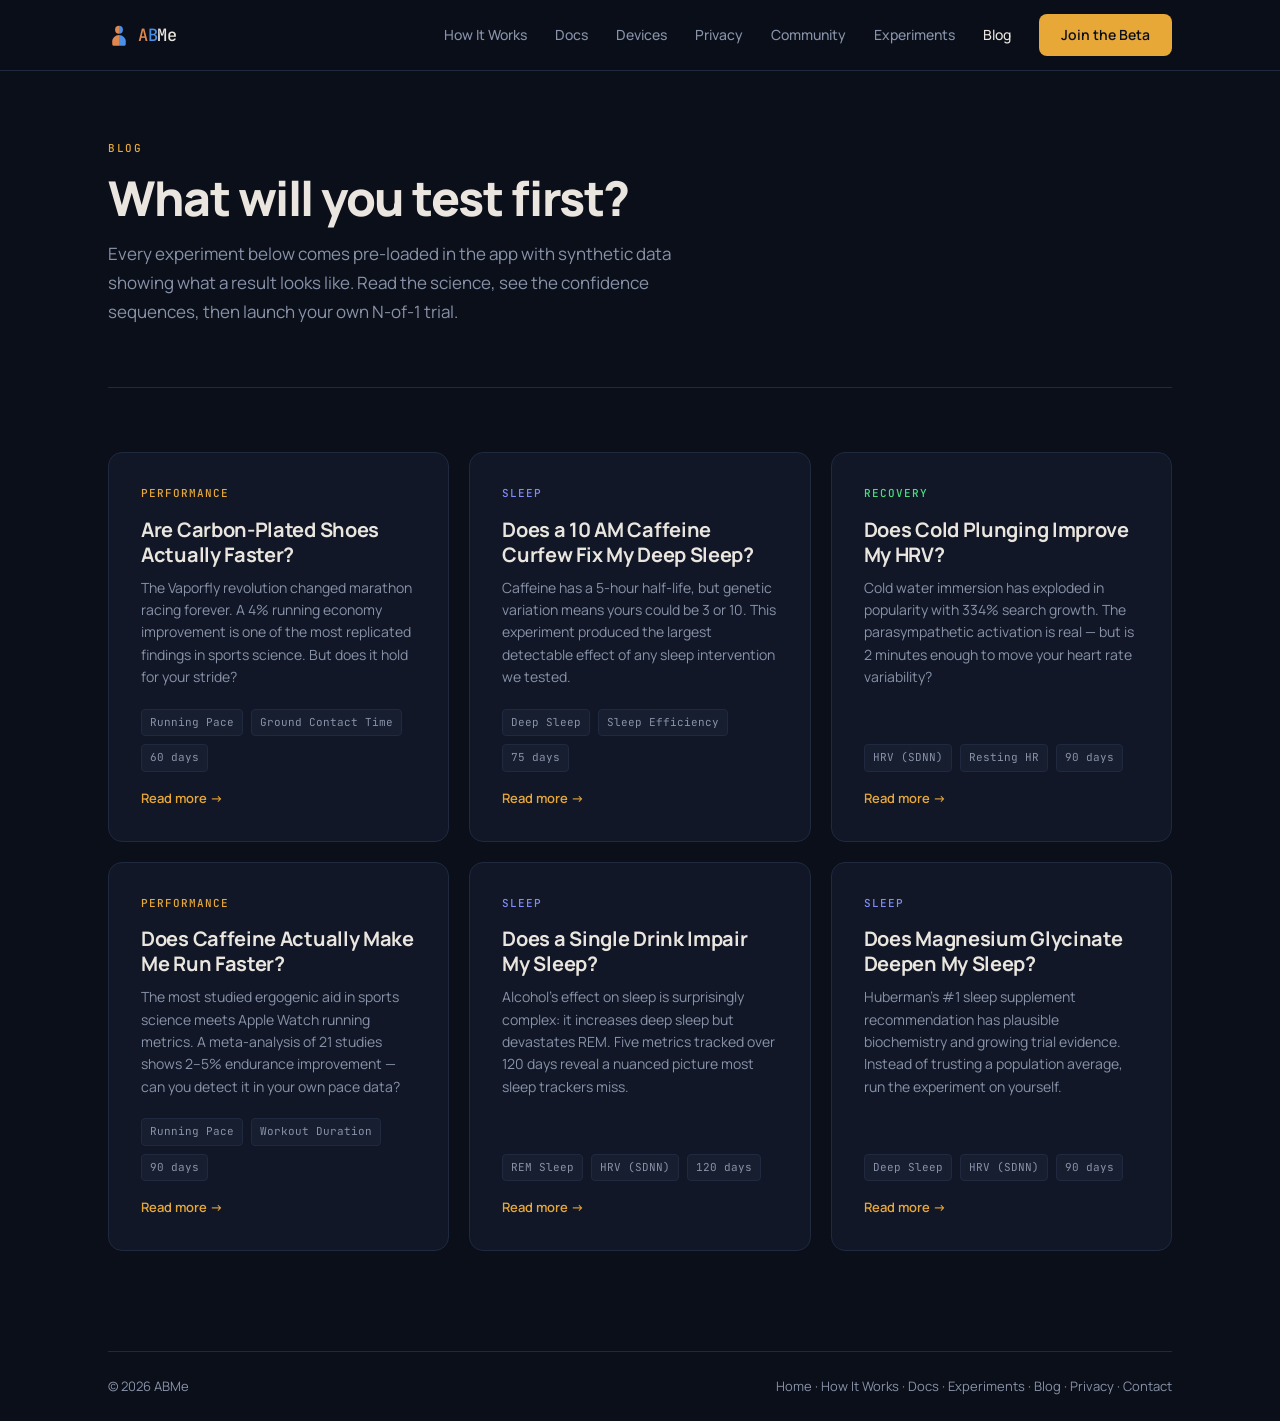
==== commit c8598a88: "Link the docs page from every nav, the sitemap and llms.txt; add the Reminders step Co-Authored-By: " ====
--- a/blog/index.html
+++ b/blog/index.html
@@ -154,6 +154,7 @@
     <a class="logo" href="/"><svg width="22" height="24" viewBox="0 0 200 220" xmlns="http://www.w3.org/2000/svg" aria-hidden="true"><defs><clipPath id="nl"><rect x="0" y="0" width="100" height="220"/></clipPath><clipPath id="nr"><rect x="100" y="0" width="100" height="220"/></clipPath></defs><circle cx="100" cy="62" r="36" clip-path="url(#nl)" fill="rgb(224,135,79)"/><circle cx="100" cy="62" r="36" clip-path="url(#nr)" fill="rgb(74,143,232)"/><path d="M100,110 C65,110 38,138 38,168 L38,195 C38,203 44,209 52,209 L100,209 Z" clip-path="url(#nl)" fill="rgb(224,135,79)"/><path d="M100,110 C135,110 162,138 162,168 L162,195 C162,203 156,209 148,209 L100,209 Z" clip-path="url(#nr)" fill="rgb(74,143,232)"/></svg><span><span class="a">A</span><span class="b">B</span>Me</span></a>
     <div class="nav-links" id="nav-menu">
       <a href="/how-it-works/">How It Works</a>
+      <a href="/docs/">Docs</a>
       <a href="/#hardware" class="nav-anchor">Devices</a>
       <a href="/#privacy" class="nav-anchor">Privacy</a>
       <a href="/#community" class="nav-anchor">Community</a>
@@ -180,7 +181,7 @@
       <a href="/blog/racing-shoes.html" class="experiment-card">
         <div class="card-category cat-performance">Performance</div>
         <h2>Are Carbon-Plated Shoes Actually Faster?</h2>
-        <p class="hypothesis">Lab studies consistently find about a 4% running economy improvement. Does it show up in your own pace?</p>
+        <p class="hypothesis">The Vaporfly revolution changed marathon racing forever. A 4% running economy improvement is one of the most replicated findings in sports science. But does it hold for your stride?</p>
         <div class="card-meta">
           <span class="meta-tag">Running Pace</span>
           <span class="meta-tag">Ground Contact Time</span>
@@ -192,7 +193,7 @@
       <a href="/blog/caffeine-curfew-sleep.html" class="experiment-card">
         <div class="card-category cat-sleep">Sleep</div>
         <h2>Does a 10 AM Caffeine Curfew Fix My Deep Sleep?</h2>
-        <p class="hypothesis">Caffeine has a 5-hour half-life on average, but it varies from about 3 to 10 hours between people. Does stopping at 10 AM change your deep sleep?</p>
+        <p class="hypothesis">Caffeine has a 5-hour half-life, but genetic variation means yours could be 3 or 10. This experiment produced the largest detectable effect of any sleep intervention we tested.</p>
         <div class="card-meta">
           <span class="meta-tag">Deep Sleep</span>
           <span class="meta-tag">Sleep Efficiency</span>
@@ -204,7 +205,7 @@
       <a href="/blog/cold-plunge-recovery.html" class="experiment-card">
         <div class="card-category cat-recovery">Recovery</div>
         <h2>Does Cold Plunging Improve My HRV?</h2>
-        <p class="hypothesis">Cold water triggers a measurable parasympathetic response. Is 2 minutes a day enough to move your HRV?</p>
+        <p class="hypothesis">Cold water immersion has exploded in popularity with 334% search growth. The parasympathetic activation is real &mdash; but is 2 minutes enough to move your heart rate variability?</p>
         <div class="card-meta">
           <span class="meta-tag">HRV (SDNN)</span>
           <span class="meta-tag">Resting HR</span>
@@ -216,7 +217,7 @@
       <a href="/blog/pre-workout-running.html" class="experiment-card">
         <div class="card-category cat-performance">Performance</div>
         <h2>Does Caffeine Actually Make Me Run Faster?</h2>
-        <p class="hypothesis">A meta-analysis of 21 studies found a 2&ndash;5% endurance improvement. Can you detect it in your own pace data?</p>
+        <p class="hypothesis">The most studied ergogenic aid in sports science meets Apple Watch running metrics. A meta-analysis of 21 studies shows 2&ndash;5% endurance improvement &mdash; can you detect it in your own pace data?</p>
         <div class="card-meta">
           <span class="meta-tag">Running Pace</span>
           <span class="meta-tag">Workout Duration</span>
@@ -228,7 +229,7 @@
       <a href="/blog/alcohol-sleep.html" class="experiment-card">
         <div class="card-category cat-sleep">Sleep</div>
         <h2>Does a Single Drink Impair My Sleep?</h2>
-        <p class="hypothesis">Alcohol tends to increase deep sleep early in the night and reduce REM. This experiment tracks five sleep and recovery metrics over 120 days.</p>
+        <p class="hypothesis">Alcohol's effect on sleep is surprisingly complex: it increases deep sleep but devastates REM. Five metrics tracked over 120 days reveal a nuanced picture most sleep trackers miss.</p>
         <div class="card-meta">
           <span class="meta-tag">REM Sleep</span>
           <span class="meta-tag">HRV (SDNN)</span>
@@ -240,7 +241,7 @@
       <a href="/blog/magnesium-deep-sleep.html" class="experiment-card">
         <div class="card-category cat-sleep">Sleep</div>
         <h2>Does Magnesium Glycinate Deepen My Sleep?</h2>
-        <p class="hypothesis">Magnesium glycinate has plausible biochemistry and some trial evidence. Test whether it changes your deep sleep.</p>
+        <p class="hypothesis">Huberman's #1 sleep supplement recommendation has plausible biochemistry and growing trial evidence. Instead of trusting a population average, run the experiment on yourself.</p>
         <div class="card-meta">
           <span class="meta-tag">Deep Sleep</span>
           <span class="meta-tag">HRV (SDNN)</span>
@@ -254,7 +255,7 @@
 
   <footer>
     <span>&copy; 2026 ABMe</span>
-    <span><a href="/">Home</a> &middot; <a href="/how-it-works/">How It Works</a> &middot; <a href="/experiments/">Experiments</a> &middot; <a href="/blog/">Blog</a> &middot; <a href="/privacy.html">Privacy</a> &middot; <a href="mailto:support@getabme.com">Contact</a></span>
+    <span><a href="/">Home</a> &middot; <a href="/how-it-works/">How It Works</a> &middot; <a href="/docs/">Docs</a> &middot; <a href="/experiments/">Experiments</a> &middot; <a href="/blog/">Blog</a> &middot; <a href="/privacy.html">Privacy</a> &middot; <a href="mailto:support@getabme.com">Contact</a></span>
   </footer>
 </div>
 
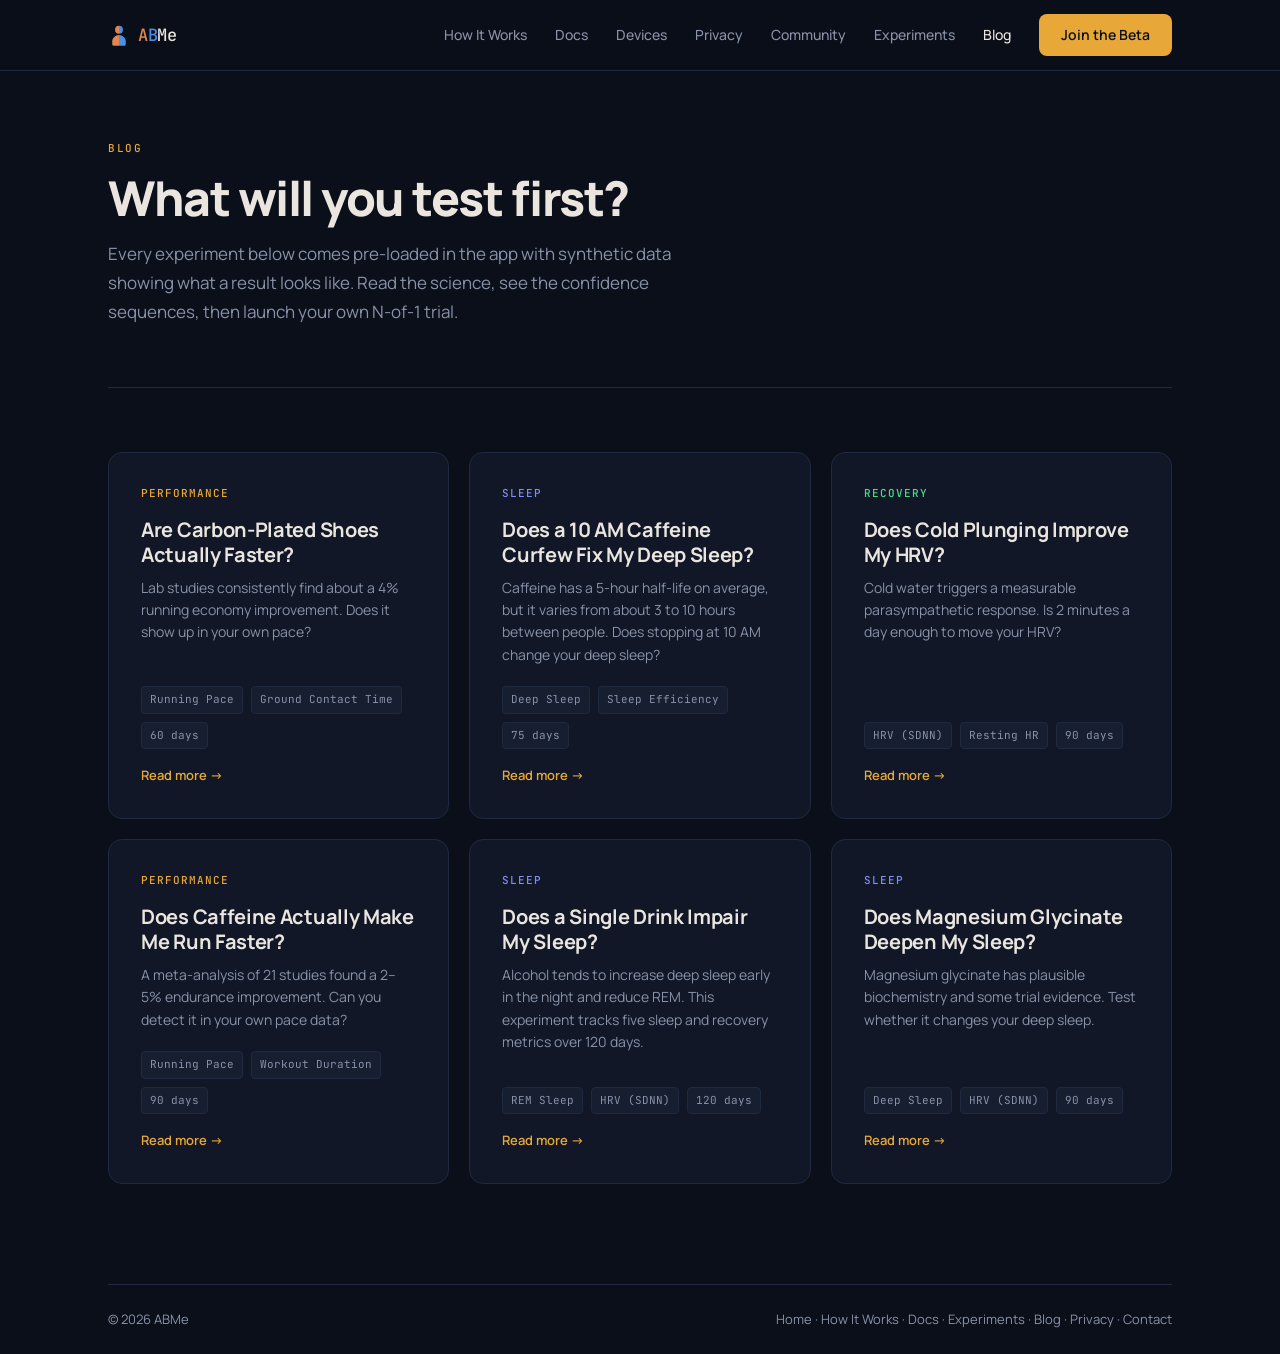
==== commit 6553493e: "Merge c8658fabd159bbfe9e266bc17d3e797d0960397b into 5ed080e1e74ea8074a9b5728c6a98faed4b153d4" ====
--- a/blog/index.html
+++ b/blog/index.html
@@ -181,7 +181,7 @@
       <a href="/blog/racing-shoes.html" class="experiment-card">
         <div class="card-category cat-performance">Performance</div>
         <h2>Are Carbon-Plated Shoes Actually Faster?</h2>
-        <p class="hypothesis">The Vaporfly revolution changed marathon racing forever. A 4% running economy improvement is one of the most replicated findings in sports science. But does it hold for your stride?</p>
+        <p class="hypothesis">Lab studies consistently find about a 4% running economy improvement. Does it show up in your own pace?</p>
         <div class="card-meta">
           <span class="meta-tag">Running Pace</span>
           <span class="meta-tag">Ground Contact Time</span>
@@ -193,7 +193,7 @@
       <a href="/blog/caffeine-curfew-sleep.html" class="experiment-card">
         <div class="card-category cat-sleep">Sleep</div>
         <h2>Does a 10 AM Caffeine Curfew Fix My Deep Sleep?</h2>
-        <p class="hypothesis">Caffeine has a 5-hour half-life, but genetic variation means yours could be 3 or 10. This experiment produced the largest detectable effect of any sleep intervention we tested.</p>
+        <p class="hypothesis">Caffeine has a 5-hour half-life on average, but it varies from about 3 to 10 hours between people. Does stopping at 10 AM change your deep sleep?</p>
         <div class="card-meta">
           <span class="meta-tag">Deep Sleep</span>
           <span class="meta-tag">Sleep Efficiency</span>
@@ -205,7 +205,7 @@
       <a href="/blog/cold-plunge-recovery.html" class="experiment-card">
         <div class="card-category cat-recovery">Recovery</div>
         <h2>Does Cold Plunging Improve My HRV?</h2>
-        <p class="hypothesis">Cold water immersion has exploded in popularity with 334% search growth. The parasympathetic activation is real &mdash; but is 2 minutes enough to move your heart rate variability?</p>
+        <p class="hypothesis">Cold water triggers a measurable parasympathetic response. Is 2 minutes a day enough to move your HRV?</p>
         <div class="card-meta">
           <span class="meta-tag">HRV (SDNN)</span>
           <span class="meta-tag">Resting HR</span>
@@ -217,7 +217,7 @@
       <a href="/blog/pre-workout-running.html" class="experiment-card">
         <div class="card-category cat-performance">Performance</div>
         <h2>Does Caffeine Actually Make Me Run Faster?</h2>
-        <p class="hypothesis">The most studied ergogenic aid in sports science meets Apple Watch running metrics. A meta-analysis of 21 studies shows 2&ndash;5% endurance improvement &mdash; can you detect it in your own pace data?</p>
+        <p class="hypothesis">A meta-analysis of 21 studies found a 2&ndash;5% endurance improvement. Can you detect it in your own pace data?</p>
         <div class="card-meta">
           <span class="meta-tag">Running Pace</span>
           <span class="meta-tag">Workout Duration</span>
@@ -229,7 +229,7 @@
       <a href="/blog/alcohol-sleep.html" class="experiment-card">
         <div class="card-category cat-sleep">Sleep</div>
         <h2>Does a Single Drink Impair My Sleep?</h2>
-        <p class="hypothesis">Alcohol's effect on sleep is surprisingly complex: it increases deep sleep but devastates REM. Five metrics tracked over 120 days reveal a nuanced picture most sleep trackers miss.</p>
+        <p class="hypothesis">Alcohol tends to increase deep sleep early in the night and reduce REM. This experiment tracks five sleep and recovery metrics over 120 days.</p>
         <div class="card-meta">
           <span class="meta-tag">REM Sleep</span>
           <span class="meta-tag">HRV (SDNN)</span>
@@ -241,7 +241,7 @@
       <a href="/blog/magnesium-deep-sleep.html" class="experiment-card">
         <div class="card-category cat-sleep">Sleep</div>
         <h2>Does Magnesium Glycinate Deepen My Sleep?</h2>
-        <p class="hypothesis">Huberman's #1 sleep supplement recommendation has plausible biochemistry and growing trial evidence. Instead of trusting a population average, run the experiment on yourself.</p>
+        <p class="hypothesis">Magnesium glycinate has plausible biochemistry and some trial evidence. Test whether it changes your deep sleep.</p>
         <div class="card-meta">
           <span class="meta-tag">Deep Sleep</span>
           <span class="meta-tag">HRV (SDNN)</span>
